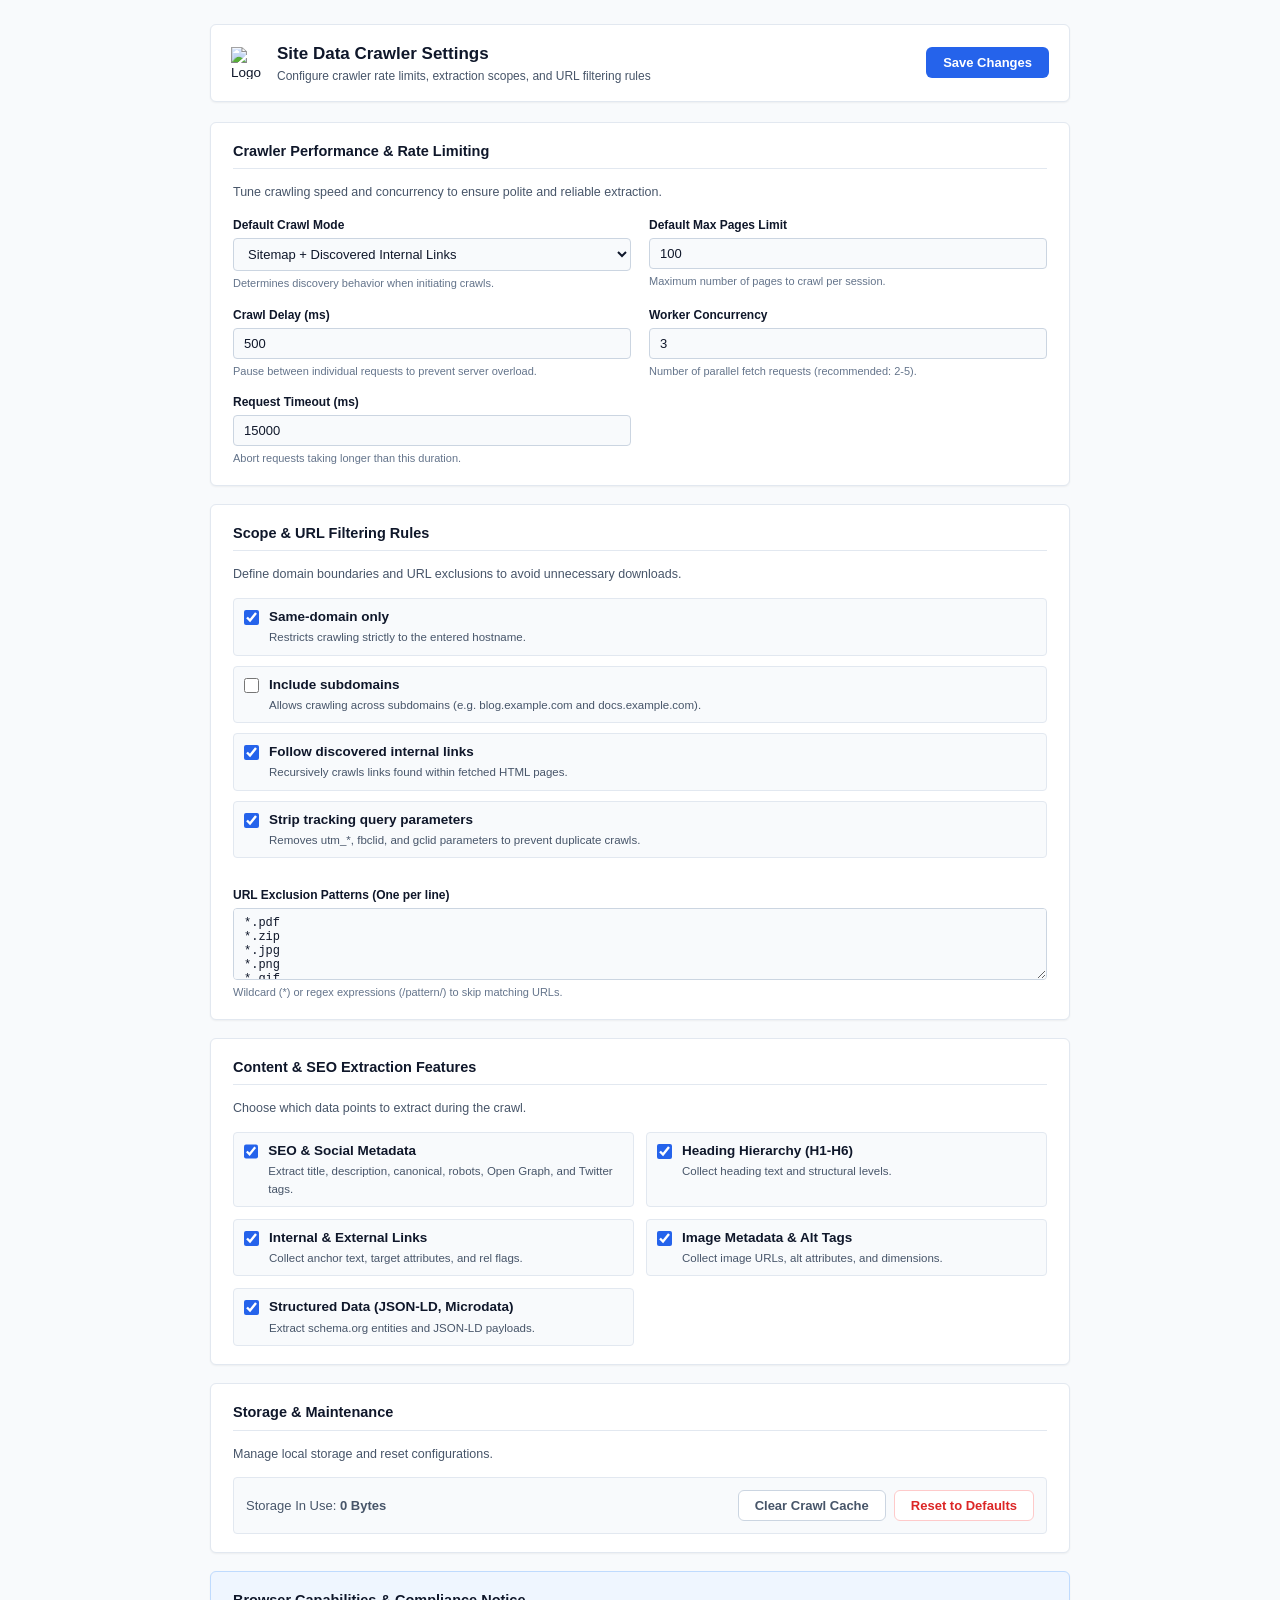
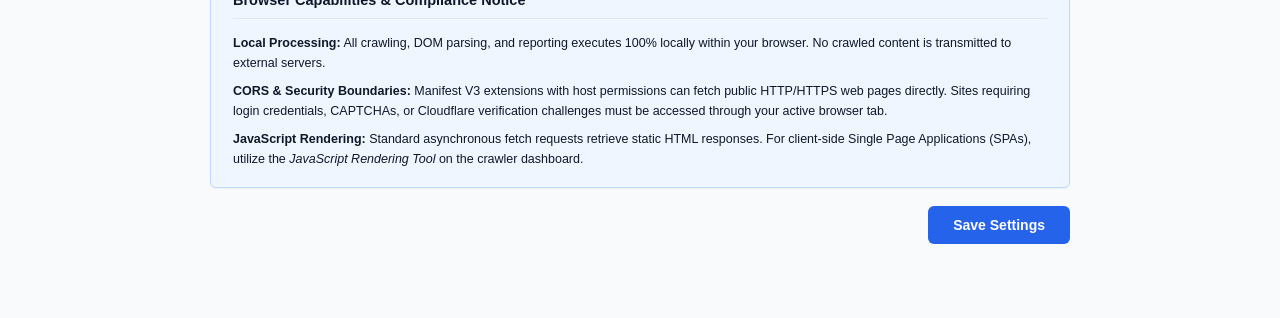
==== options.html @ 2d320d02 "feat: implement crawler dashboard interface and management utilities" ====
<!DOCTYPE html>
<html lang="en">
<head>
  <meta charset="UTF-8">
  <meta name="viewport" content="width=device-width, initial-scale=1.0">
  <title>Site Data Crawler - Options & Settings</title>
  <link rel="stylesheet" href="options.css">
</head>
<body>
  <div class="options-container">
    <!-- Header -->
    <header class="options-header">
      <div class="brand">
        <img src="icons/icon48.png" alt="Logo" width="32" height="32">
        <div>
          <h1 class="page-title">Site Data Crawler Settings</h1>
          <p class="page-subtitle">Configure crawler rate limits, extraction scopes, and URL filtering rules</p>
        </div>
      </div>
      <button id="btnSaveTop" class="btn btn-primary">Save Changes</button>
    </header>

    <main class="options-main">
      <!-- Status Notice -->
      <div id="statusAlert" class="alert-banner hidden"></div>

      <!-- Section 1: Crawler Performance & Rate Limiting -->
      <section class="card settings-section">
        <h2 class="section-title">Crawler Performance & Rate Limiting</h2>
        <p class="section-desc">Tune crawling speed and concurrency to ensure polite and reliable extraction.</p>

        <div class="form-grid">
          <div class="form-group">
            <label for="optCrawlMode" class="form-label">Default Crawl Mode</label>
            <select id="optCrawlMode" class="form-select">
              <option value="sitemap_and_links">Sitemap + Discovered Internal Links</option>
              <option value="sitemap">Sitemap Only</option>
              <option value="links_only">Links Crawl Only (No Sitemap)</option>
            </select>
            <span class="field-help">Determines discovery behavior when initiating crawls.</span>
          </div>

          <div class="form-group">
            <label for="optMaxPages" class="form-label">Default Max Pages Limit</label>
            <input type="number" id="optMaxPages" class="form-input" min="1" max="10000" value="100">
            <span class="field-help">Maximum number of pages to crawl per session.</span>
          </div>

          <div class="form-group">
            <label for="optCrawlDelay" class="form-label">Crawl Delay (ms)</label>
            <input type="number" id="optCrawlDelay" class="form-input" min="0" max="60000" step="50" value="500">
            <span class="field-help">Pause between individual requests to prevent server overload.</span>
          </div>

          <div class="form-group">
            <label for="optConcurrency" class="form-label">Worker Concurrency</label>
            <input type="number" id="optConcurrency" class="form-input" min="1" max="10" value="3">
            <span class="field-help">Number of parallel fetch requests (recommended: 2-5).</span>
          </div>

          <div class="form-group">
            <label for="optTimeout" class="form-label">Request Timeout (ms)</label>
            <input type="number" id="optTimeout" class="form-input" min="1000" max="60000" step="1000" value="15000">
            <span class="field-help">Abort requests taking longer than this duration.</span>
          </div>
        </div>
      </section>

      <!-- Section 2: Scope & URL Filtering -->
      <section class="card settings-section">
        <h2 class="section-title">Scope & URL Filtering Rules</h2>
        <p class="section-desc">Define domain boundaries and URL exclusions to avoid unnecessary downloads.</p>

        <div class="checkbox-list">
          <label class="checkbox-row">
            <input type="checkbox" id="optSameDomain" checked>
            <div>
              <strong>Same-domain only</strong>
              <p class="checkbox-desc">Restricts crawling strictly to the entered hostname.</p>
            </div>
          </label>

          <label class="checkbox-row">
            <input type="checkbox" id="optIncludeSubdomains">
            <div>
              <strong>Include subdomains</strong>
              <p class="checkbox-desc">Allows crawling across subdomains (e.g. blog.example.com and docs.example.com).</p>
            </div>
          </label>

          <label class="checkbox-row">
            <input type="checkbox" id="optFollowLinks" checked>
            <div>
              <strong>Follow discovered internal links</strong>
              <p class="checkbox-desc">Recursively crawls links found within fetched HTML pages.</p>
            </div>
          </label>

          <label class="checkbox-row">
            <input type="checkbox" id="optIgnoreQueryParams" checked>
            <div>
              <strong>Strip tracking query parameters</strong>
              <p class="checkbox-desc">Removes utm_*, fbclid, and gclid parameters to prevent duplicate crawls.</p>
            </div>
          </label>
        </div>

        <div class="form-group" style="margin-top: 14px;">
          <label for="optExcludePatterns" class="form-label">URL Exclusion Patterns (One per line)</label>
          <textarea id="optExcludePatterns" class="form-textarea" rows="4" placeholder="*.pdf&#10;/wp-admin/*&#10;/cart/*&#10;/login"></textarea>
          <span class="field-help">Wildcard (*) or regex expressions (/pattern/) to skip matching URLs.</span>
        </div>
      </section>

      <!-- Section 3: Extraction Elements -->
      <section class="card settings-section">
        <h2 class="section-title">Content & SEO Extraction Features</h2>
        <p class="section-desc">Choose which data points to extract during the crawl.</p>

        <div class="checkbox-grid-options">
          <label class="checkbox-row">
            <input type="checkbox" id="optExtractMetadata" checked>
            <div>
              <strong>SEO & Social Metadata</strong>
              <p class="checkbox-desc">Extract title, description, canonical, robots, Open Graph, and Twitter tags.</p>
            </div>
          </label>

          <label class="checkbox-row">
            <input type="checkbox" id="optExtractHeadings" checked>
            <div>
              <strong>Heading Hierarchy (H1-H6)</strong>
              <p class="checkbox-desc">Collect heading text and structural levels.</p>
            </div>
          </label>

          <label class="checkbox-row">
            <input type="checkbox" id="optExtractLinks" checked>
            <div>
              <strong>Internal & External Links</strong>
              <p class="checkbox-desc">Collect anchor text, target attributes, and rel flags.</p>
            </div>
          </label>

          <label class="checkbox-row">
            <input type="checkbox" id="optExtractImages" checked>
            <div>
              <strong>Image Metadata & Alt Tags</strong>
              <p class="checkbox-desc">Collect image URLs, alt attributes, and dimensions.</p>
            </div>
          </label>

          <label class="checkbox-row">
            <input type="checkbox" id="optExtractStructuredData" checked>
            <div>
              <strong>Structured Data (JSON-LD, Microdata)</strong>
              <p class="checkbox-desc">Extract schema.org entities and JSON-LD payloads.</p>
            </div>
          </label>
        </div>
      </section>

      <!-- Section 4: Storage & Maintenance -->
      <section class="card settings-section">
        <h2 class="section-title">Storage & Maintenance</h2>
        <p class="section-desc">Manage local storage and reset configurations.</p>

        <div class="storage-actions-row">
          <div class="storage-info">
            <span>Storage In Use: <strong id="storageUsageVal">Calculating...</strong></span>
          </div>

          <div class="btn-group">
            <button id="btnClearCache" class="btn btn-outline">Clear Crawl Cache</button>
            <button id="btnResetDefaults" class="btn btn-danger-outline">Reset to Defaults</button>
          </div>
        </div>
      </section>

      <!-- Section 5: Architecture & Limitations Guide -->
      <section class="card settings-section info-card">
        <h2 class="section-title">Browser Capabilities & Compliance Notice</h2>
        <div class="info-content">
          <p><strong>Local Processing:</strong> All crawling, DOM parsing, and reporting executes 100% locally within your browser. No crawled content is transmitted to external servers.</p>
          <p><strong>CORS & Security Boundaries:</strong> Manifest V3 extensions with host permissions can fetch public HTTP/HTTPS web pages directly. Sites requiring login credentials, CAPTCHAs, or Cloudflare verification challenges must be accessed through your active browser tab.</p>
          <p><strong>JavaScript Rendering:</strong> Standard asynchronous fetch requests retrieve static HTML responses. For client-side Single Page Applications (SPAs), utilize the <em>JavaScript Rendering Tool</em> on the crawler dashboard.</p>
        </div>
      </section>

      <!-- Bottom Save Action -->
      <div class="bottom-actions-bar">
        <button id="btnSaveBottom" class="btn btn-primary btn-lg">Save Settings</button>
      </div>
    </main>
  </div>

  <script type="module" src="options.js"></script>
</body>
</html>
---- options.css ----
/* Site Data Crawler - Options Stylesheet */

:root {
  --bg-app: #f8fafc;
  --bg-card: #ffffff;
  --bg-card-muted: #f1f5f9;
  --text-main: #0f172a;
  --text-muted: #475569;
  --text-subtle: #64748b;
  --border: #e2e8f0;
  --border-strong: #cbd5e1;
  
  --primary: #2563eb;
  --primary-hover: #1d4ed8;
  --primary-subtle: #eff6ff;
  --primary-border: #bfdbfe;

  --success: #16a34a;
  --success-subtle: #f0fdf4;
  --success-border: #bbf7d0;

  --danger: #dc2626;
  --danger-hover: #b91c1c;
  --danger-subtle: #fef2f2;
  --danger-border: #fecaca;

  --radius-sm: 4px;
  --radius-md: 6px;
  --radius-lg: 8px;
  --shadow-sm: 0 1px 2px 0 rgba(0, 0, 0, 0.05);
  --shadow-md: 0 4px 6px -1px rgba(0, 0, 0, 0.07);
  
  --font: -apple-system, BlinkMacSystemFont, "Segoe UI", Roboto, Helvetica, Arial, sans-serif;
  --font-mono: ui-monospace, SFMono-Regular, Menlo, Monaco, Consolas, monospace;
}

* {
  box-sizing: border-box;
  margin: 0;
  padding: 0;
}

body {
  background-color: var(--bg-app);
  color: var(--text-main);
  font-family: var(--font);
  font-size: 13.5px;
  line-height: 1.5;
  -webkit-font-smoothing: antialiased;
  padding-bottom: 50px;
}

.options-container {
  max-width: 900px;
  margin: 0 auto;
  padding: 24px 20px;
  display: flex;
  flex-direction: column;
  gap: 20px;
}

/* Header */
.options-header {
  display: flex;
  align-items: center;
  justify-content: space-between;
  padding: 16px 20px;
  background-color: var(--bg-card);
  border: 1px solid var(--border);
  border-radius: var(--radius-md);
  box-shadow: var(--shadow-sm);
}

.brand {
  display: flex;
  align-items: center;
  gap: 14px;
}

.page-title {
  font-size: 17px;
  font-weight: 700;
  color: var(--text-main);
}

.page-subtitle {
  font-size: 12px;
  color: var(--text-muted);
}

/* Main */
.options-main {
  display: flex;
  flex-direction: column;
  gap: 18px;
}

.card {
  background-color: var(--bg-card);
  border: 1px solid var(--border);
  border-radius: var(--radius-md);
  box-shadow: var(--shadow-sm);
  padding: 18px 22px;
}

.settings-section {
  display: flex;
  flex-direction: column;
  gap: 14px;
}

.section-title {
  font-size: 14.5px;
  font-weight: 700;
  color: var(--text-main);
  border-bottom: 1px solid var(--border);
  padding-bottom: 6px;
}

.section-desc {
  font-size: 12.5px;
  color: var(--text-muted);
}

/* Form Grid */
.form-grid {
  display: grid;
  grid-template-columns: 1fr 1fr;
  gap: 14px 18px;
}

.form-group {
  display: flex;
  flex-direction: column;
  gap: 4px;
}

.form-label {
  font-size: 12px;
  font-weight: 600;
  color: var(--text-main);
}

.field-help {
  font-size: 11px;
  color: var(--text-subtle);
}

.form-input,
.form-select,
.form-textarea {
  padding: 7px 10px;
  font-size: 13px;
  color: var(--text-main);
  background-color: var(--bg-app);
  border: 1px solid var(--border-strong);
  border-radius: var(--radius-sm);
  outline: none;
  font-family: inherit;
  transition: all 0.15s ease;
}

.form-textarea {
  font-family: var(--font-mono);
  font-size: 12px;
  resize: vertical;
}

.form-input:focus,
.form-select:focus,
.form-textarea:focus {
  border-color: var(--primary);
  background-color: var(--bg-card);
  box-shadow: 0 0 0 2px rgba(37, 99, 235, 0.15);
}

/* Checkboxes */
.checkbox-list,
.checkbox-grid-options {
  display: flex;
  flex-direction: column;
  gap: 10px;
}

.checkbox-grid-options {
  display: grid;
  grid-template-columns: 1fr 1fr;
  gap: 12px;
}

.checkbox-row {
  display: flex;
  align-items: flex-start;
  gap: 10px;
  cursor: pointer;
  padding: 8px 10px;
  border-radius: var(--radius-sm);
  background-color: var(--bg-app);
  border: 1px solid var(--border);
  transition: background-color 0.15s ease;
}

.checkbox-row:hover {
  background-color: var(--primary-subtle);
  border-color: var(--primary-border);
}

.checkbox-row input[type="checkbox"] {
  margin-top: 3px;
  accent-color: var(--primary);
  width: 15px;
  height: 15px;
  cursor: pointer;
}

.checkbox-desc {
  font-size: 11.5px;
  color: var(--text-muted);
  margin-top: 2px;
}

/* Storage Section */
.storage-actions-row {
  display: flex;
  align-items: center;
  justify-content: space-between;
  padding: 12px;
  background-color: var(--bg-app);
  border: 1px solid var(--border);
  border-radius: var(--radius-sm);
}

.storage-info {
  font-size: 13px;
  color: var(--text-muted);
}

.btn-group {
  display: flex;
  gap: 8px;
}

/* Info Card */
.info-card {
  background-color: var(--primary-subtle);
  border-color: var(--primary-border);
}

.info-content {
  display: flex;
  flex-direction: column;
  gap: 8px;
  font-size: 12.5px;
  color: var(--text-main);
  line-height: 1.6;
}

/* Buttons */
.btn {
  display: inline-flex;
  align-items: center;
  justify-content: center;
  padding: 7px 16px;
  font-size: 13px;
  font-weight: 600;
  border-radius: var(--radius-md);
  cursor: pointer;
  border: 1px solid transparent;
  transition: all 0.15s ease;
}

.btn-primary {
  background-color: var(--primary);
  color: #ffffff;
}

.btn-primary:hover {
  background-color: var(--primary-hover);
}

.btn-outline {
  background-color: var(--bg-card);
  color: var(--text-muted);
  border-color: var(--border-strong);
}

.btn-outline:hover {
  background-color: var(--bg-card-muted);
  color: var(--text-main);
}

.btn-danger-outline {
  background-color: var(--bg-card);
  color: var(--danger);
  border-color: var(--danger-border);
}

.btn-danger-outline:hover {
  background-color: var(--danger-subtle);
}

.btn-lg {
  padding: 10px 24px;
  font-size: 14px;
}

.bottom-actions-bar {
  display: flex;
  justify-content: flex-end;
}

/* Alerts */
.alert-banner {
  padding: 10px 14px;
  border-radius: var(--radius-md);
  font-size: 13px;
  font-weight: 500;
}

.alert-banner.success {
  background-color: var(--success-subtle);
  color: var(--success);
  border: 1px solid var(--success-border);
}

.alert-banner.error {
  background-color: var(--danger-subtle);
  color: var(--danger);
  border: 1px solid var(--danger-border);
}

.hidden {
  display: none !important;
}
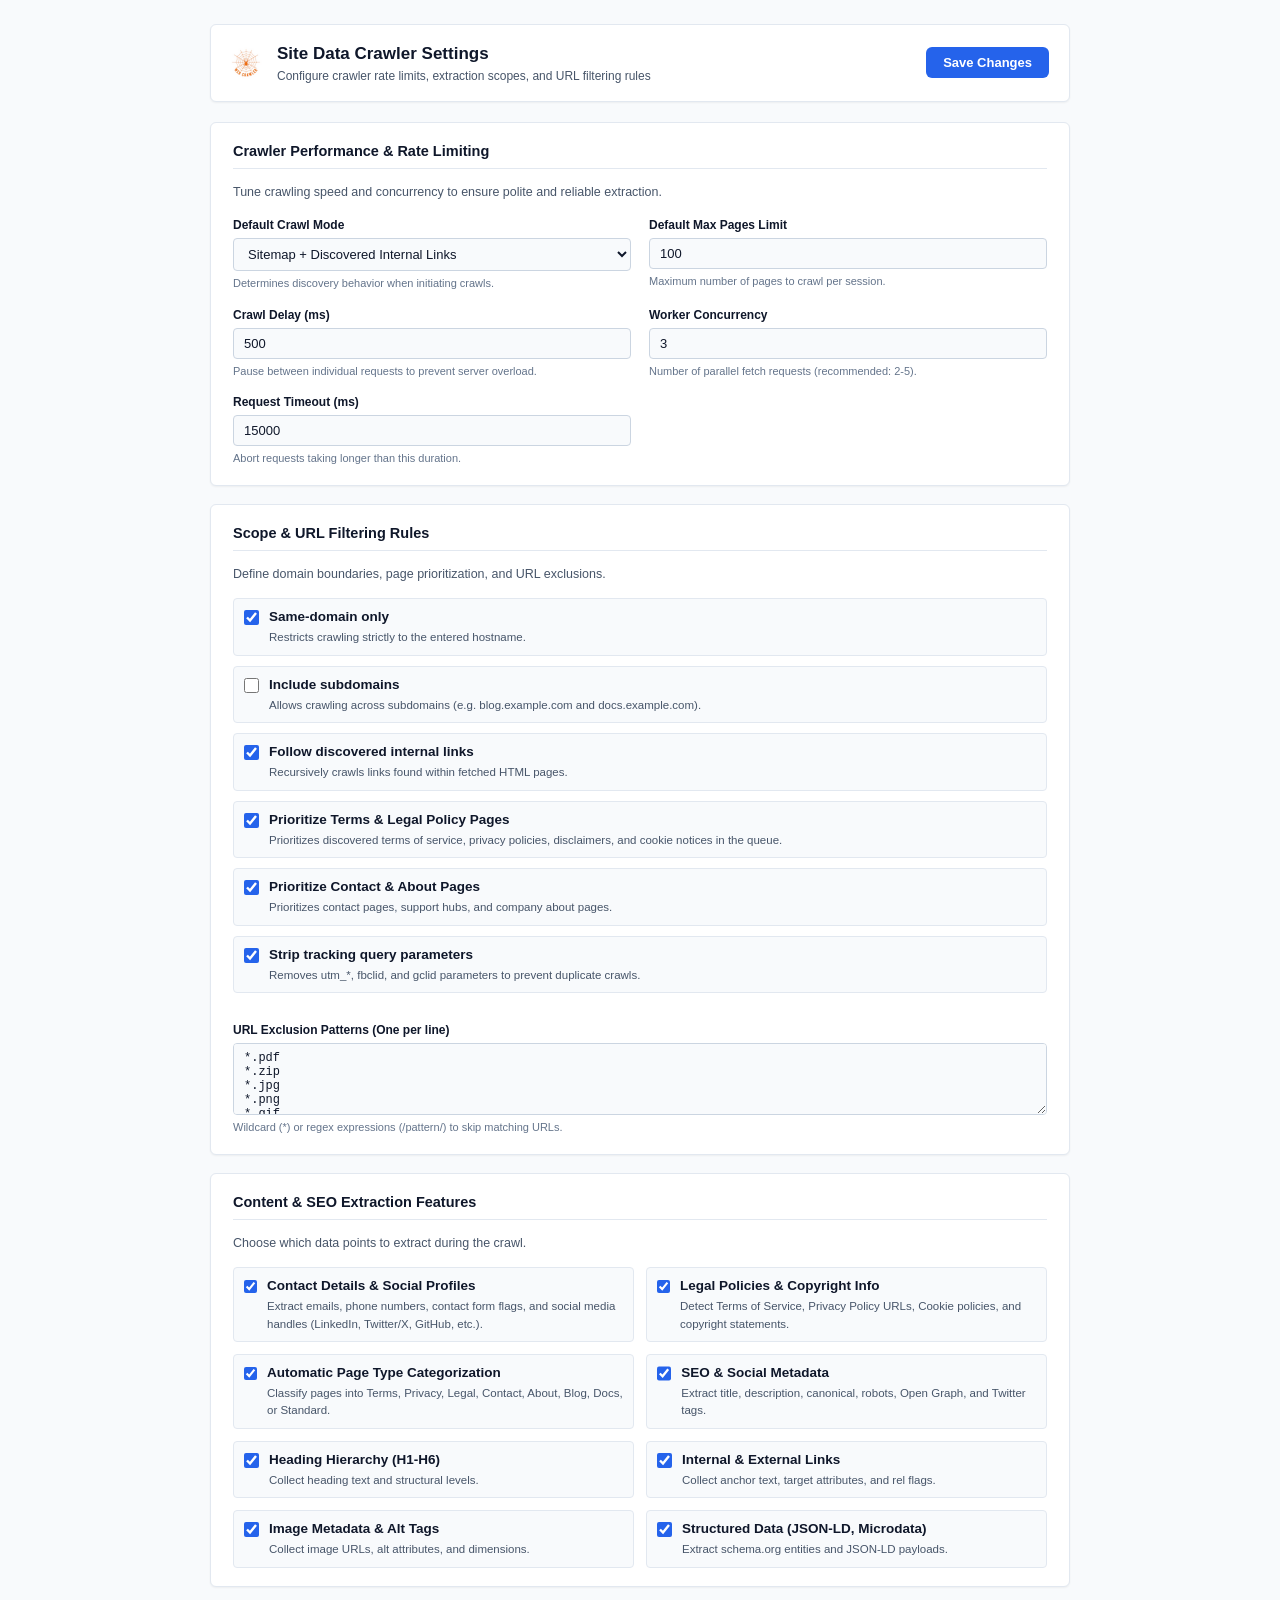
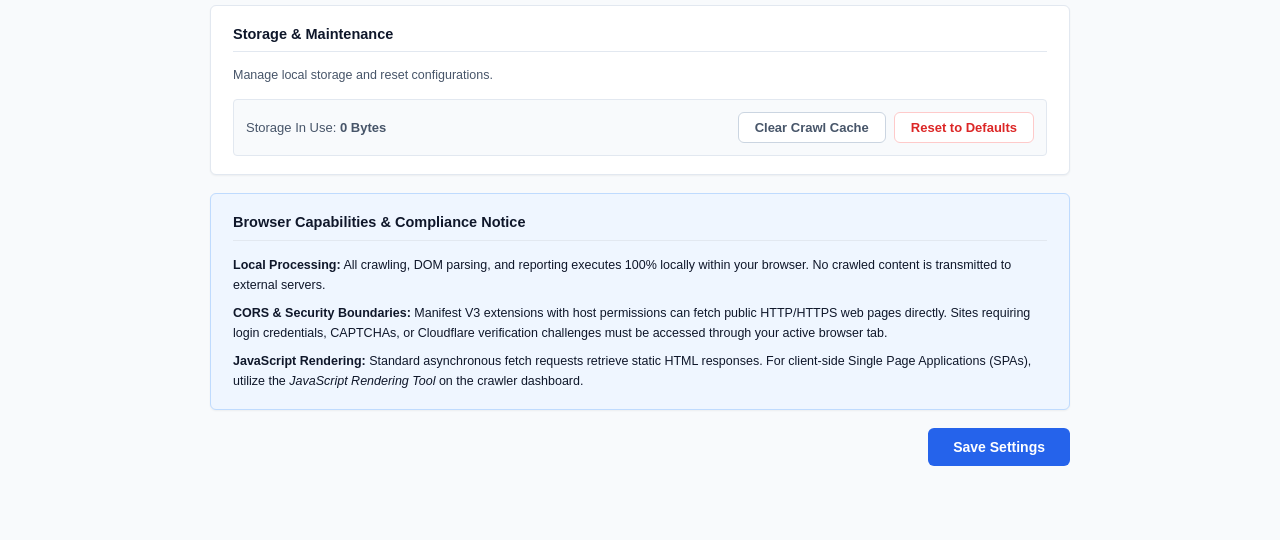
==== commit b8e20135: "feat: add page classification and legal/contact compliance auditing features to crawler UI and confi" ====
--- a/options.html
+++ b/options.html
@@ -69,7 +69,7 @@
       <!-- Section 2: Scope & URL Filtering -->
       <section class="card settings-section">
         <h2 class="section-title">Scope & URL Filtering Rules</h2>
-        <p class="section-desc">Define domain boundaries and URL exclusions to avoid unnecessary downloads.</p>
+        <p class="section-desc">Define domain boundaries, page prioritization, and URL exclusions.</p>
 
         <div class="checkbox-list">
           <label class="checkbox-row">
@@ -93,6 +93,22 @@
             <div>
               <strong>Follow discovered internal links</strong>
               <p class="checkbox-desc">Recursively crawls links found within fetched HTML pages.</p>
+            </div>
+          </label>
+
+          <label class="checkbox-row">
+            <input type="checkbox" id="optPrioritizeLegal" checked>
+            <div>
+              <strong>Prioritize Terms & Legal Policy Pages</strong>
+              <p class="checkbox-desc">Prioritizes discovered terms of service, privacy policies, disclaimers, and cookie notices in the queue.</p>
+            </div>
+          </label>
+
+          <label class="checkbox-row">
+            <input type="checkbox" id="optPrioritizeContact" checked>
+            <div>
+              <strong>Prioritize Contact & About Pages</strong>
+              <p class="checkbox-desc">Prioritizes contact pages, support hubs, and company about pages.</p>
             </div>
           </label>
 
@@ -118,6 +134,30 @@
         <p class="section-desc">Choose which data points to extract during the crawl.</p>
 
         <div class="checkbox-grid-options">
+          <label class="checkbox-row">
+            <input type="checkbox" id="optExtractContact" checked>
+            <div>
+              <strong>Contact Details & Social Profiles</strong>
+              <p class="checkbox-desc">Extract emails, phone numbers, contact form flags, and social media handles (LinkedIn, Twitter/X, GitHub, etc.).</p>
+            </div>
+          </label>
+
+          <label class="checkbox-row">
+            <input type="checkbox" id="optExtractLegal" checked>
+            <div>
+              <strong>Legal Policies & Copyright Info</strong>
+              <p class="checkbox-desc">Detect Terms of Service, Privacy Policy URLs, Cookie policies, and copyright statements.</p>
+            </div>
+          </label>
+
+          <label class="checkbox-row">
+            <input type="checkbox" id="optClassifyPageTypes" checked>
+            <div>
+              <strong>Automatic Page Type Categorization</strong>
+              <p class="checkbox-desc">Classify pages into Terms, Privacy, Legal, Contact, About, Blog, Docs, or Standard.</p>
+            </div>
+          </label>
+
           <label class="checkbox-row">
             <input type="checkbox" id="optExtractMetadata" checked>
             <div>
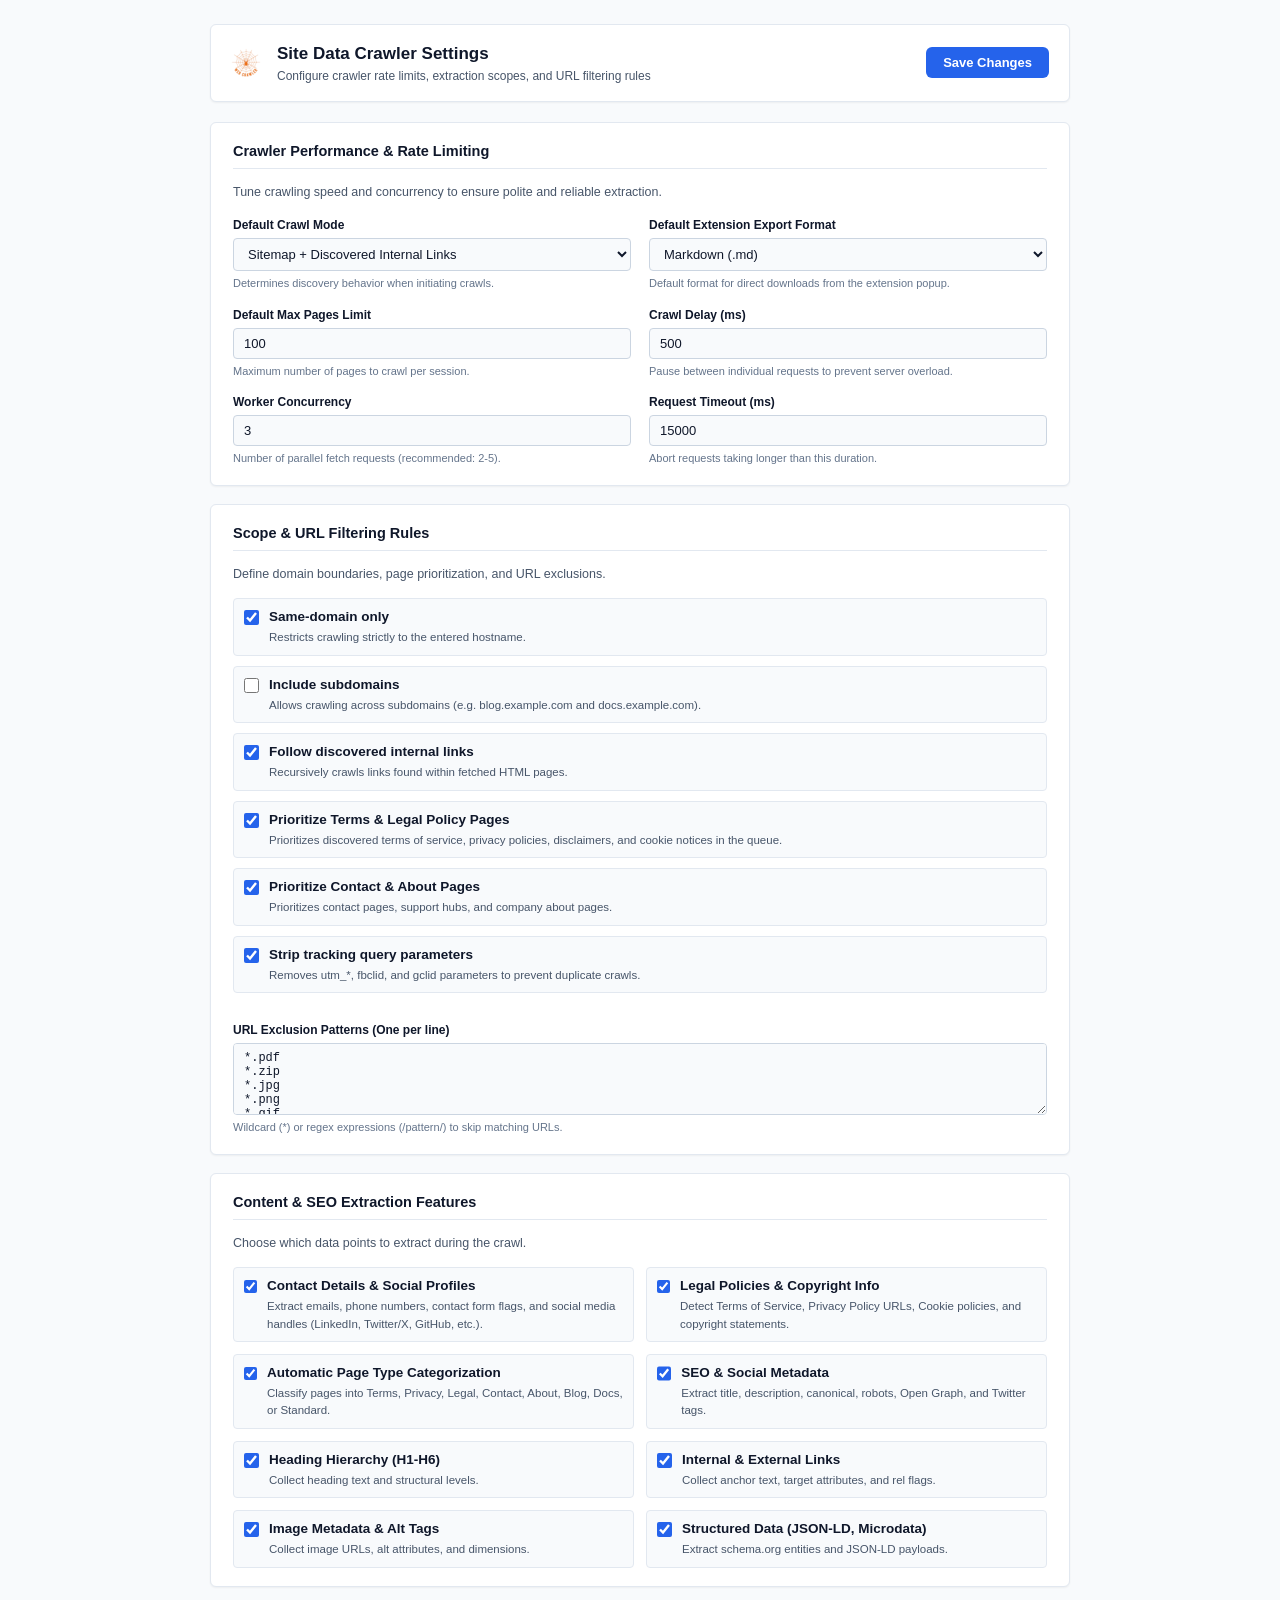
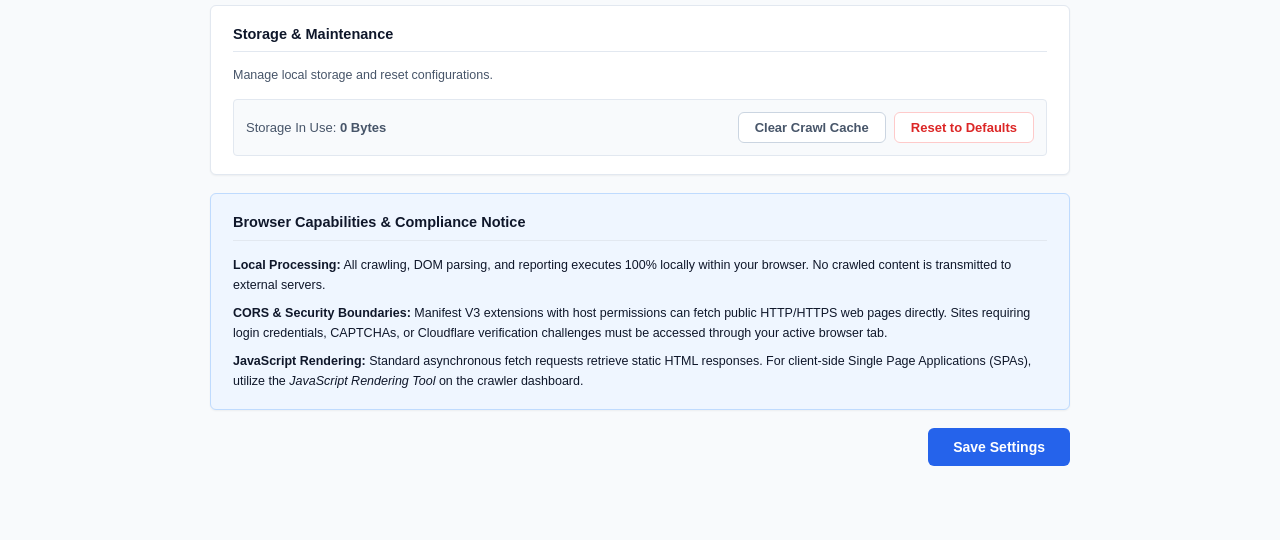
==== commit b1e9c1d3: "feat: redesign popup UI with multi-page mode selector and direct download results dashboard" ====
--- a/options.html
+++ b/options.html
@@ -33,11 +33,24 @@
           <div class="form-group">
             <label for="optCrawlMode" class="form-label">Default Crawl Mode</label>
             <select id="optCrawlMode" class="form-select">
+              <option value="single_page">Single Page Only (Instant In-Extension Extract & Download)</option>
               <option value="sitemap_and_links">Sitemap + Discovered Internal Links</option>
               <option value="sitemap">Sitemap Only</option>
               <option value="links_only">Links Crawl Only (No Sitemap)</option>
             </select>
             <span class="field-help">Determines discovery behavior when initiating crawls.</span>
+          </div>
+
+          <div class="form-group">
+            <label for="optDefaultExportFormat" class="form-label">Default Extension Export Format</label>
+            <select id="optDefaultExportFormat" class="form-select">
+              <option value="markdown">Markdown (.md)</option>
+              <option value="txt">Clean Text (.txt)</option>
+              <option value="csv">Spreadsheet CSV (.csv)</option>
+              <option value="json">Structured JSON (.json)</option>
+              <option value="html">Clean HTML (.html)</option>
+            </select>
+            <span class="field-help">Default format for direct downloads from the extension popup.</span>
           </div>
 
           <div class="form-group">
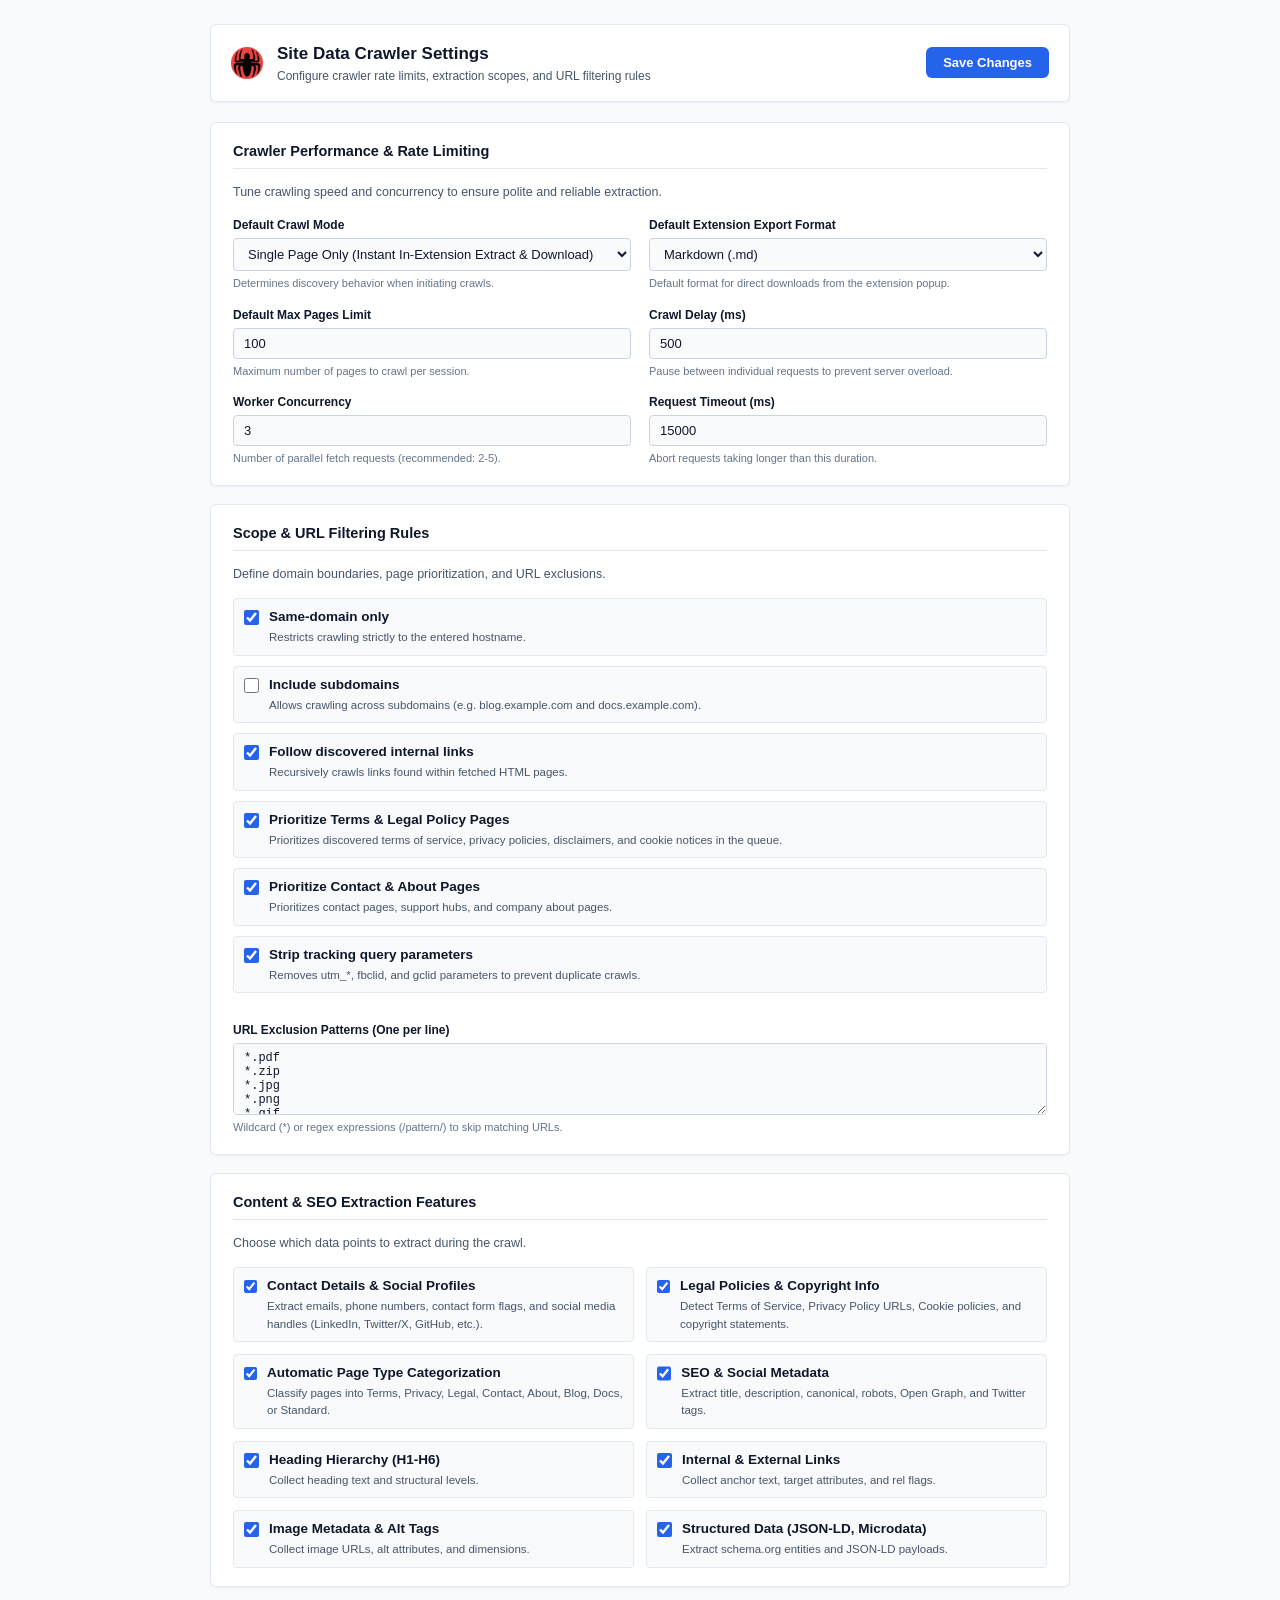
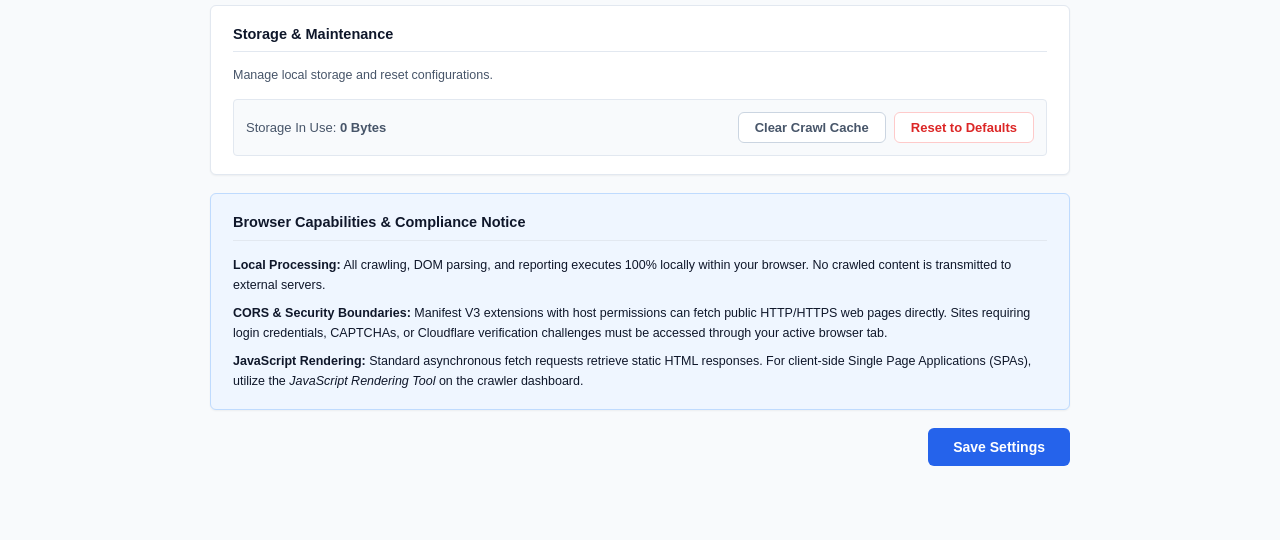
==== commit 20f1837b: "refactor: replace innerHTML with DOM element creation for security and performance, and add Firefox " ====
--- a/options.html
+++ b/options.html
@@ -33,7 +33,7 @@
           <div class="form-group">
             <label for="optCrawlMode" class="form-label">Default Crawl Mode</label>
             <select id="optCrawlMode" class="form-select">
-              <option value="single_page">Single Page Only (Instant In-Extension Extract & Download)</option>
+              <option value="single_page" selected>Single Page Only (Instant In-Extension Extract & Download)</option>
               <option value="sitemap_and_links">Sitemap + Discovered Internal Links</option>
               <option value="sitemap">Sitemap Only</option>
               <option value="links_only">Links Crawl Only (No Sitemap)</option>
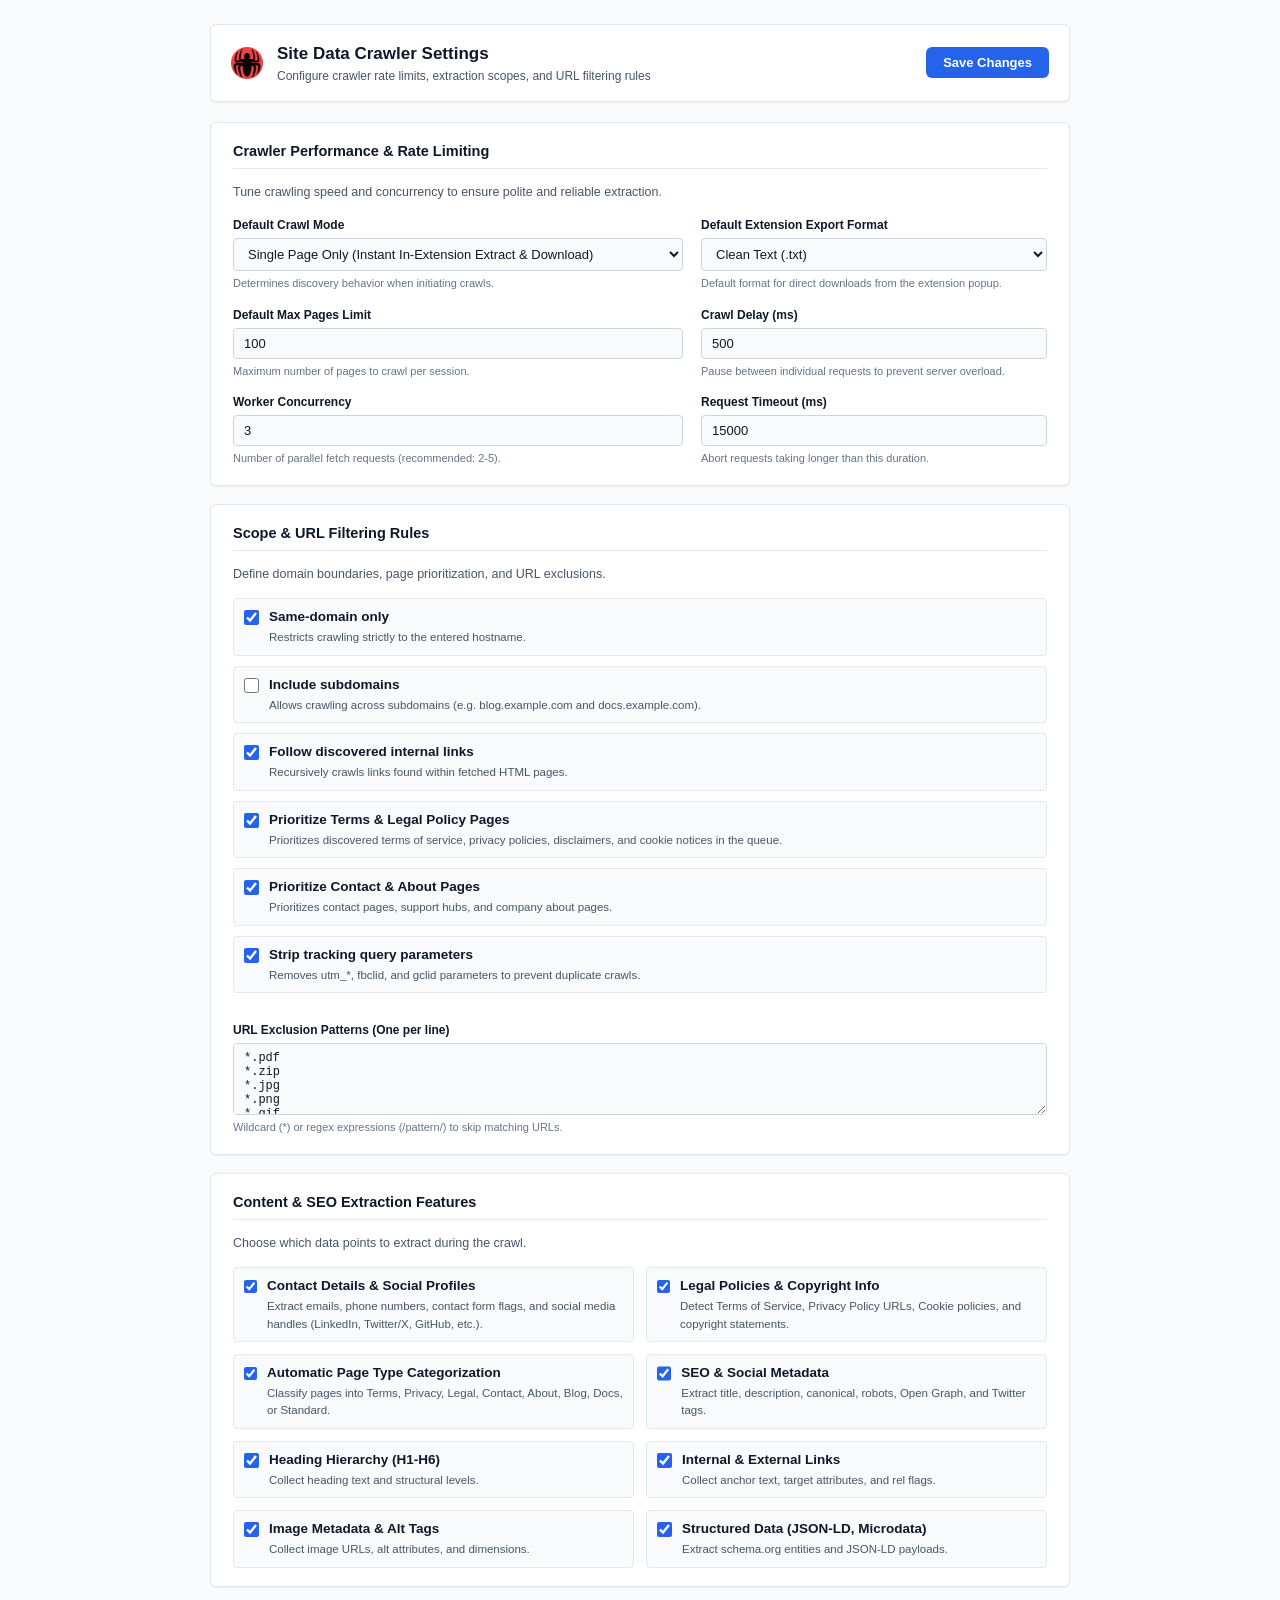
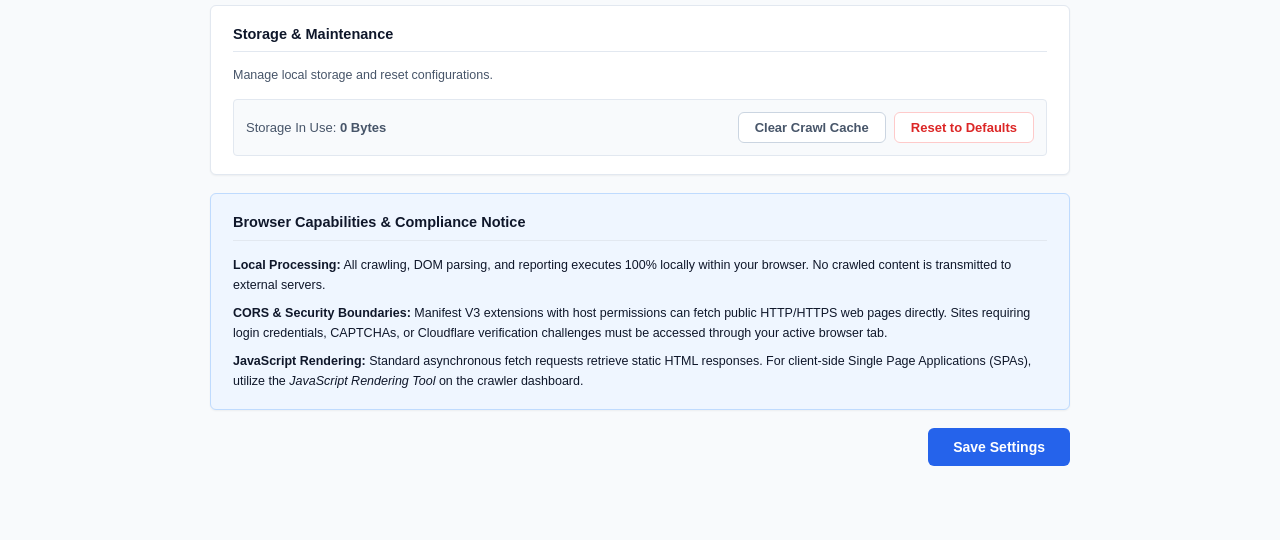
==== commit a7705cc6: "feat: add page_links crawl mode and implement automatic .TXT report generation on crawl completion" ====
--- a/options.html
+++ b/options.html
@@ -33,7 +33,8 @@
           <div class="form-group">
             <label for="optCrawlMode" class="form-label">Default Crawl Mode</label>
             <select id="optCrawlMode" class="form-select">
-              <option value="single_page" selected>Single Page Only (Instant In-Extension Extract & Download)</option>
+              <option value="single_page">Single Page Only (Instant In-Extension Extract & Download)</option>
+              <option value="page_links" selected>Page + All Discovered Links (Instant In-Extension Extract & Download)</option>
               <option value="sitemap_and_links">Sitemap + Discovered Internal Links</option>
               <option value="sitemap">Sitemap Only</option>
               <option value="links_only">Links Crawl Only (No Sitemap)</option>
@@ -44,8 +45,8 @@
           <div class="form-group">
             <label for="optDefaultExportFormat" class="form-label">Default Extension Export Format</label>
             <select id="optDefaultExportFormat" class="form-select">
+              <option value="txt" selected>Clean Text (.txt)</option>
               <option value="markdown">Markdown (.md)</option>
-              <option value="txt">Clean Text (.txt)</option>
               <option value="csv">Spreadsheet CSV (.csv)</option>
               <option value="json">Structured JSON (.json)</option>
               <option value="html">Clean HTML (.html)</option>
